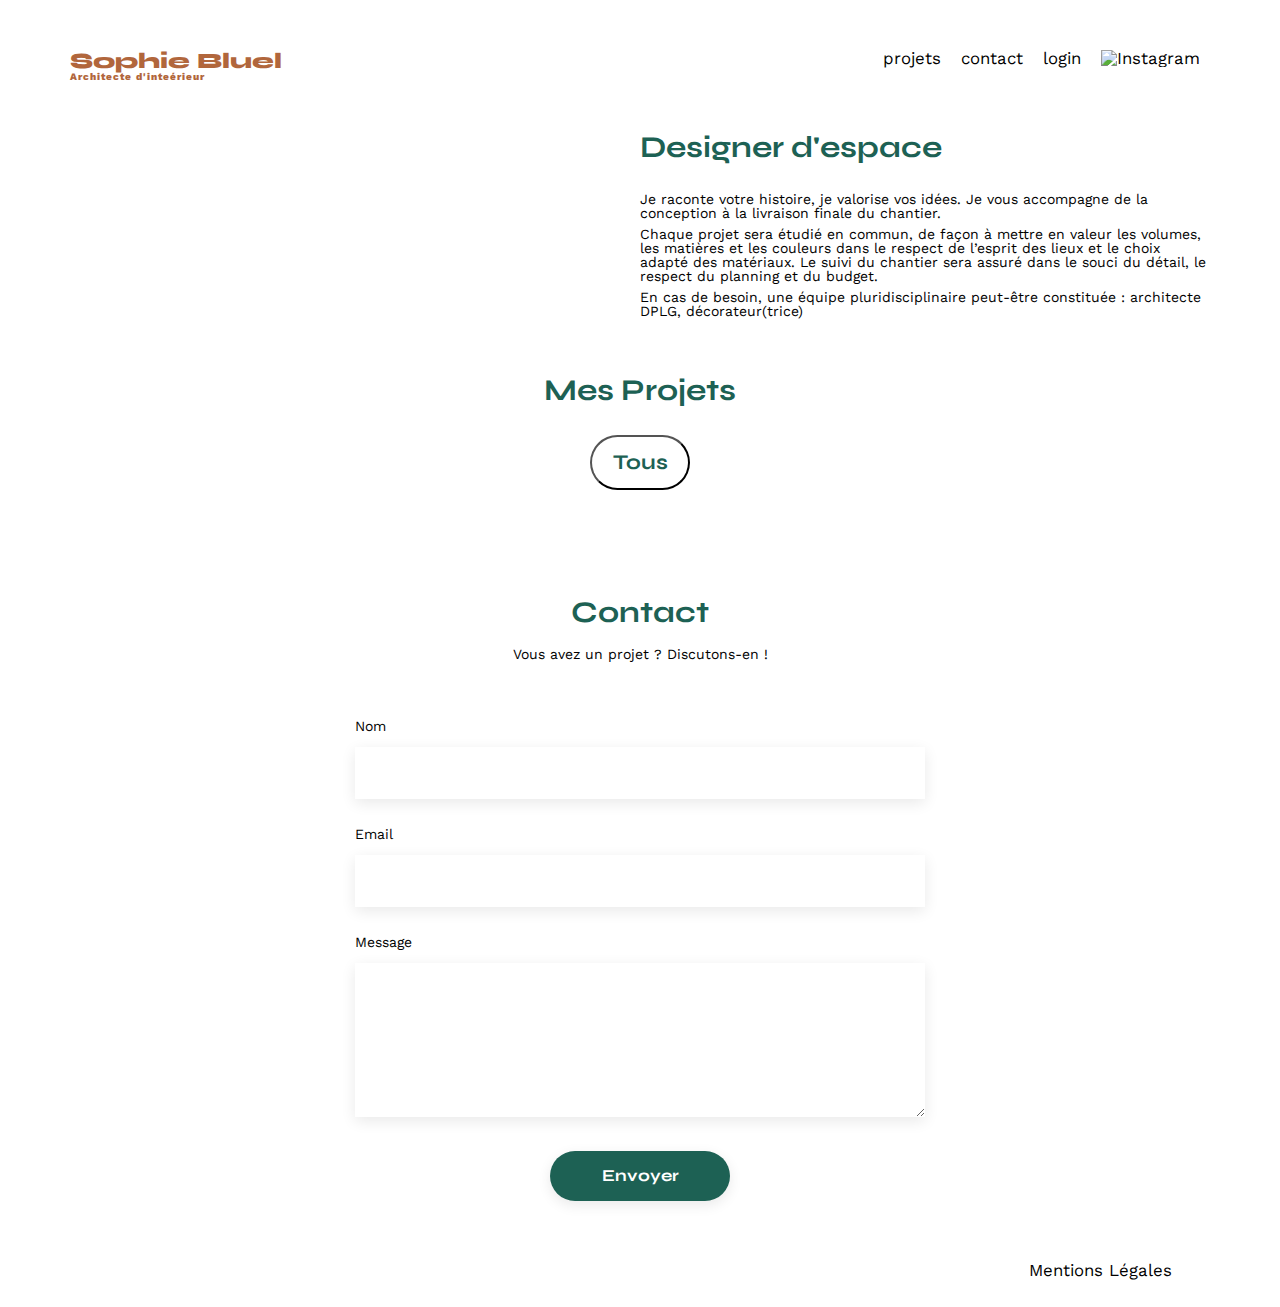
==== FrontEnd/index.html @ 76b4a8cf "création de la page login" ====
<!DOCTYPE html>
<html lang="fr">

<head>
	<meta charset="UTF-8">
	<title>Sophie Bluel - Architecte d'intérieur</title>
	<meta name="viewport" content="width=device-width, initial-scale=1.0">
	<link rel="preconnect" href="https://fonts.googleapis.com">
	<link rel="preconnect" href="https://fonts.gstatic.com" crossorigin>
	<link href="https://fonts.googleapis.com/css2?family=Syne:wght@700;800&family=Work+Sans&display=swap"
		rel="stylesheet">
	<meta name="description" content="">
	<link rel="stylesheet" href="./assets/style.css">
</head>

<body>
	<header>
		<h1>Sophie Bluel <span>Architecte d'inteérieur</span></h1>
		<nav>
			<ul>
				<li>projets</li>
				<li>contact</li>
				<a href="./login.html"><li>login</li></a>
				<li><img src="./assets/icons/instagram.png" alt="Instagram"></li>
			</ul>
		</nav>
	</header>
	<main>
		<section id="introduction">
			<figure>
				<img src="./assets/images/sophie-bluel.png" alt="">
			</figure>
			<article>
				<h2>Designer d'espace</h2>
				<p>Je raconte votre histoire, je valorise vos idées. Je vous accompagne de la conception à la livraison
					finale du chantier.</p>
				<p>Chaque projet sera étudié en commun, de façon à mettre en valeur les volumes, les matières et les
					couleurs dans le respect de l’esprit des lieux et le choix adapté des matériaux. Le suivi du
					chantier sera assuré dans le souci du détail, le respect du planning et du budget.</p>
				<p>En cas de besoin, une équipe pluridisciplinaire peut-être constituée : architecte DPLG,
					décorateur(trice)</p>
			</article>
		</section>
		<section id="portfolio">

			<h2>Mes Projets</h2>
			<div class="filterDiv">
				<button class="buttonFilter" id="tous">Tous</button>
			</div>
			<div class="gallery">
			</div>
		</section>
		<section id="contact">
			<h2>Contact</h2>
			<p>Vous avez un projet ? Discutons-en !</p>
			<form action="#" method="post">
				<label for="name">Nom</label>
				<input type="text" name="name" id="name">
				<label for="email">Email</label>
				<input type="email" name="email" id="email">
				<label for="message">Message</label>
				<textarea name="message" id="message" cols="30" rows="10"></textarea>
				<input type="submit" value="Envoyer">
			</form>
		</section>
	</main>

	<footer>
		<nav>
			<ul>
				<li>Mentions Légales</li>
			</ul>
		</nav>
	</footer>
	<script src="assets/script/script.js"></script>
</body>

</html>
---- FrontEnd/assets/style.css ----
/* http://meyerweb.com/eric/tools/css/reset/
   v2.0 | 20110126
   License: none (public domain)
*/

html,
body,
div,
span,
applet,
object,
iframe,
h1,
h2,
h3,
h4,
h5,
h6,
p,
blockquote,
pre,
a,
abbr,
acronym,
address,
big,
cite,
code,
del,
dfn,
em,
img,
ins,
kbd,
q,
s,
samp,
small,
strike,
strong,
sub,
sup,
tt,
var,
b,
u,
i,
center,
dl,
dt,
dd,
ol,
ul,
li,
fieldset,
form,
label,
legend,
table,
caption,
tbody,
tfoot,
thead,
tr,
th,
td,
article,
aside,
canvas,
details,
embed,
figure,
figcaption,
footer,
header,
hgroup,
menu,
nav,
output,
ruby,
section,
summary,
time,
mark,
audio,
video {
	margin: 0;
	padding: 0;
	border: 0;
	font-size: 100%;
	font: inherit;
	vertical-align: baseline;
}

/* HTML5 display-role reset for older browsers */
article,
aside,
details,
figcaption,
figure,
footer,
header,
hgroup,
menu,
nav,
section {
	display: block;
}

body {
	line-height: 1;
}

ol,
ul {
	list-style: none;
}
a {
	text-decoration: none;
	color: black;
}
blockquote,
q {
	quotes: none;
}

blockquote:before,
blockquote:after,
q:before,
q:after {
	content: '';
	content: none;
}

table {
	border-collapse: collapse;
	border-spacing: 0;
}

/** end reset css**/
body {
	max-width: 1140px;
	margin: auto;
	font-family: 'Work Sans';
	font-size: 14px;
}

header {
	display: flex;
	justify-content: space-between;
	margin: 50px 0
}

section {
	margin: 50px 0
}

h1 {
	display: flex;
	flex-direction: column;
	font-family: 'Syne';
	font-size: 22px;
	font-weight: 800;
	color: #B1663C
}

h1>span {
	font-family: 'Work Sans';
	font-size: 10px;
	letter-spacing: 0.1em;
	;
}

h2 {
	font-family: 'Syne';
	font-weight: 700;
	font-size: 30px;
	color: #1D6154
}

nav ul {
	display: flex;
	align-items: center;
	list-style-type: none;

}

nav li {
	padding: 0 10px;
	font-size: 1.2em;
}

li:hover {
	color: #B1663C;
}

#introduction {
	display: flex;
	align-items: center;
}

#introduction figure {
	flex: 1
}

#introduction img {
	display: block;
	margin: auto;
	width: 80%;
}

#introduction article {
	flex: 1
}

#introduction h2 {
	margin-bottom: 1em;
}

#introduction p {
	margin-bottom: 0.5em;
}

#portfolio h2 {
	text-align: center;
	margin-bottom: 1em;
}

.gallery {
	width: 100%;
	display: grid;
	grid-template-columns: 1fr 1fr 1fr;
	grid-column-gap: 20px;
	grid-row-gap: 20px;
}

.gallery img {
	width: 100%;

}

#contact {
	width: 50%;
	margin: auto;
}

#contact>* {
	text-align: center;

}

#contact h2 {
	margin-bottom: 20px;
}

#contact form {
	text-align: left;
	margin-top: 30px;
	display: flex;
	flex-direction: column;
}

#contact input {
	height: 50px;
	font-size: 1.2em;
	border: none;
	box-shadow: 0px 4px 14px rgba(0, 0, 0, 0.09);
}

#contact label {
	margin: 2em 0 1em 0;
}

#contact textarea {
	border: none;
	box-shadow: 0px 4px 14px rgba(0, 0, 0, 0.09);
}

input[type="submit"] {
	font-family: 'Syne';
	font-weight: 700;
	color: white;
	background-color: #1D6154;
	margin: 2em auto;
	width: 180px;
	text-align: center;
	border-radius: 60px;
}

footer nav ul {
	display: flex;
	justify-content: flex-end;
	margin: 2em
}

/* boutons pour le filtre*/
/* div où ce trouve les boutons*/
.filterDiv {
	text-align: center;
	justify-content: center;
	display: flex;
	flex-direction: row;
	position: relative;
	gap: 1%;
	padding-bottom: 5%;


}

/* les boutons du filtre*/
.buttonFilter {
	border-radius: 50px;
	border-color: solid 1px #1D6154;
	background-color: white;
	color: #1D6154;
	font-weight: 700;
	font-family: 'Syne';
	font-style: normal;
	font-size: 1.5em;
	padding: 13px;
	min-width: 100px;
	cursor: pointer;
}
.buttonFilter:focus{
	background-color:#1D6154;
	color: white;

}



/*page de login*/
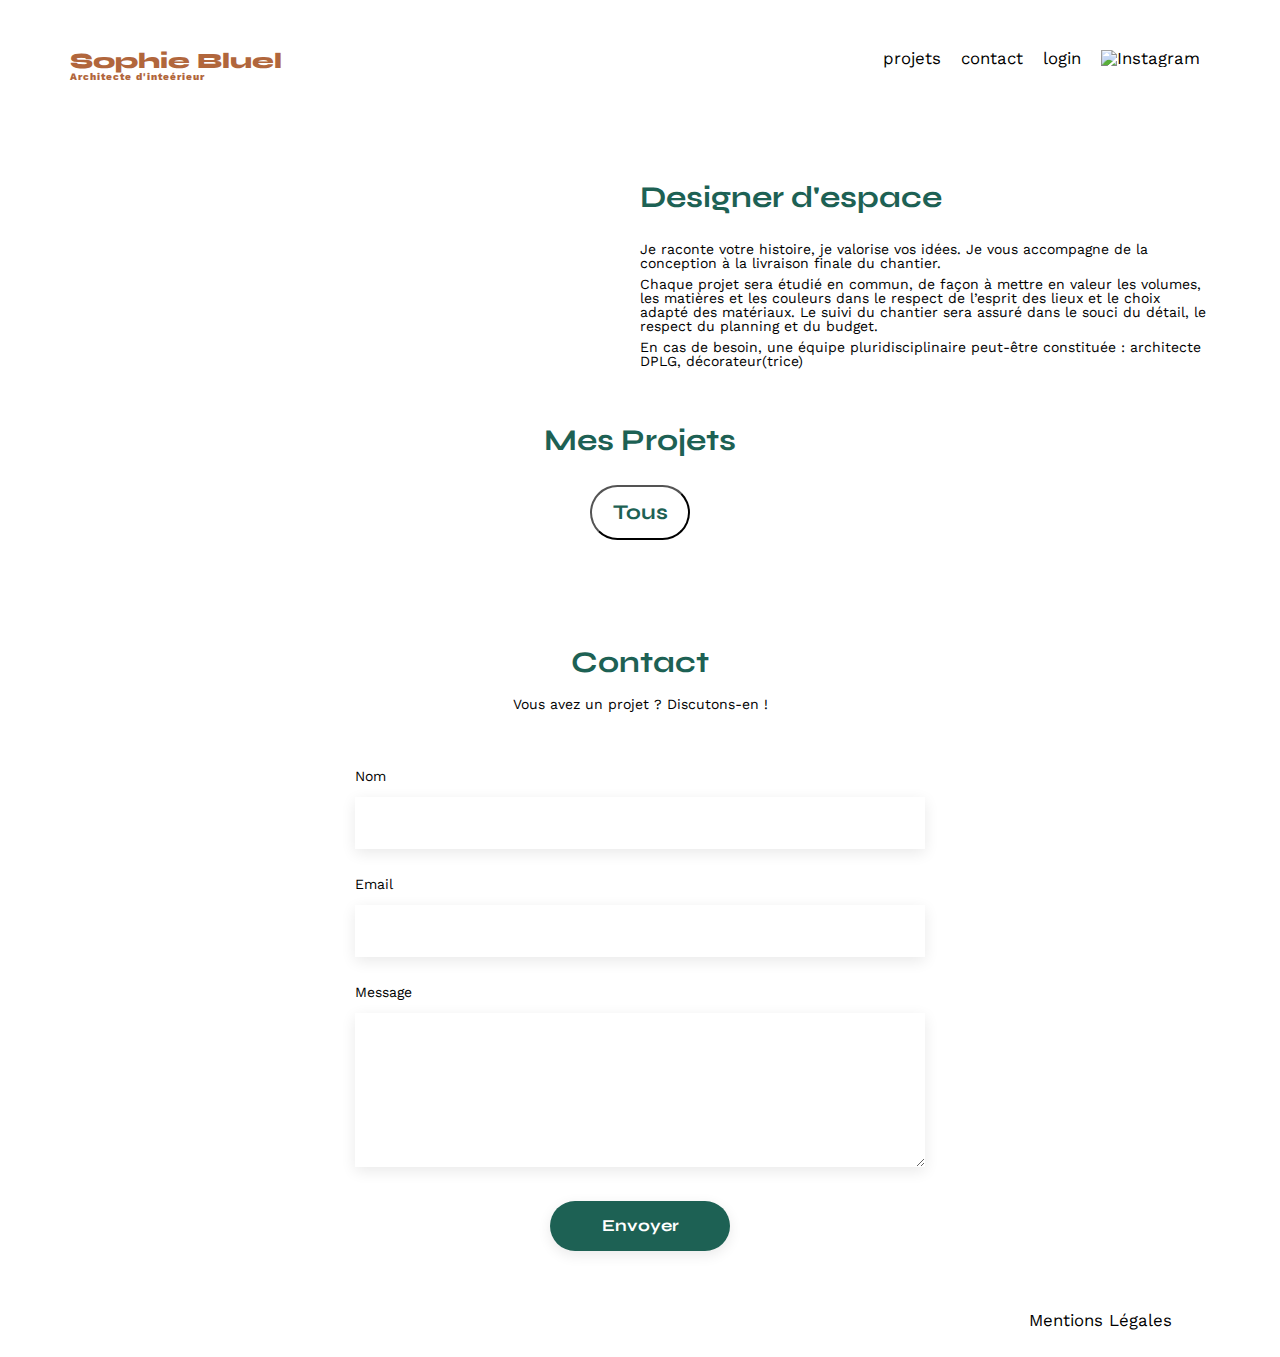
==== commit 1d19b068: "Création du HTML et CSS de la deuxième modale" ====
--- a/FrontEnd/index.html
+++ b/FrontEnd/index.html
@@ -9,21 +9,32 @@
 	<link rel="preconnect" href="https://fonts.gstatic.com" crossorigin>
 	<link href="https://fonts.googleapis.com/css2?family=Syne:wght@700;800&family=Work+Sans&display=swap"
 		rel="stylesheet">
+	<link rel="stylesheet" href="https://cdnjs.cloudflare.com/ajax/libs/font-awesome/6.2.1/css/all.min.css"
+		integrity="sha512-MV7K8+y+gLIBoVD59lQIYicR65iaqukzvf/nwasF0nqhPay5w/9lJmVM2hMDcnK1OnMGCdVK+iQrJ7lzPJQd1w=="
+		crossorigin="anonymous" referrerpolicy="no-referrer">
 	<meta name="description" content="">
 	<link rel="stylesheet" href="./assets/style.css">
 </head>
 
 <body>
 	<header>
-		<h1>Sophie Bluel <span>Architecte d'inteérieur</span></h1>
-		<nav>
-			<ul>
-				<li>projets</li>
-				<li>contact</li>
-				<a href="./login.html"><li>login</li></a>
-				<li><img src="./assets/icons/instagram.png" alt="Instagram"></li>
-			</ul>
-		</nav>
+		<div class="headerEdition sessionEdit"> <i class="fa-solid fa-pen-to-square"></i> Mode édition </div>
+		<div class="headerForm">
+			<h1>Sophie Bluel <span>Architecte d'inteérieur</span></h1>
+			<nav>
+				<ul>
+					<li>projets</li>
+					<li>contact</li>
+					<a href="./login.html" class="loginSession">
+						<li>login</li>
+					</a>
+					<a href="" class="logoutSession">
+						<li class="sessionEdit">logout</li>
+					</a>
+					<li><img src="./assets/icons/instagram.png" alt="Instagram"></li>
+				</ul>
+			</nav>
+		</div>
 	</header>
 	<main>
 		<section id="introduction">
@@ -43,10 +54,16 @@
 		</section>
 		<section id="portfolio">
 
-			<h2>Mes Projets</h2>
-			<div class="filterDiv">
+			<div class="projetTitre">
+				<h2>Mes Projets</h2>
+
+				<div id="modifier" class="editorMode sessionEdit"> <i class="fa-solid fa-pen-to-square"></i> modifier
+				</div>
+			</div>
+			<div class="filterDiv loginSession">
 				<button class="buttonFilter" id="tous">Tous</button>
 			</div>
+
 			<div class="gallery">
 			</div>
 		</section>
@@ -63,6 +80,41 @@
 				<input type="submit" value="Envoyer">
 			</form>
 		</section>
+		<div id="modale" class="modale">
+			<div class="modaleContent">
+				<button id="modaleClose" class="modaleClose">&times</button>
+				<h2 class="titleModale">Galerie photo</h2>
+				<div class="galleryModale"></div>
+				<button class="ajoutePhoto "> Ajouter une photo</button>
+			</div>
+		</div>
+
+		<div id="modale" class="modale2">
+			<div class="modaleContent">
+				<button id="modaleClose" class="modaleClose">&times</button>
+				<h2 class="titleModale">Ajout photo</h2>
+				<div class="iconePhoto"><i class="fa-regular fa-image"></i></div>
+				<button class="plusPhoto "> + Ajouter une photo</button>
+				<p class="instructionPhoto">jpg, png : 4mo max</p>
+				<div id="modaleForm" class="modaleForm">
+					<form action="" method="post">
+						<label for="title">Titre</label>
+						<input type="text" name="Titre" id="Titre">
+					</form>
+
+					<h2>Catégorie</h2>
+					<select name="Catégorie">
+						<option value=""></option>
+					</select>
+				</div>
+
+
+				<button class="validePhoto "> Valider </button>
+			</div>
+
+		</div>
+
+
 	</main>
 
 	<footer>
@@ -73,6 +125,8 @@
 		</nav>
 	</footer>
 	<script src="assets/script/script.js"></script>
+	<script src="assets/script/loginlogout.js"></script>
+	<script src="assets/script/modale.js"></script>
 </body>
 
 </html>--- a/FrontEnd/assets/style.css
+++ b/FrontEnd/assets/style.css
@@ -115,10 +115,12 @@
 ul {
 	list-style: none;
 }
+
 a {
 	text-decoration: none;
 	color: black;
 }
+
 blockquote,
 q {
 	quotes: none;
@@ -147,8 +149,9 @@
 
 header {
 	display: flex;
+	flex-direction: column;
 	justify-content: space-between;
-	margin: 50px 0
+
 }
 
 section {
@@ -178,6 +181,84 @@
 	color: #1D6154
 }
 
+/* page de login*/
+
+.loginCenter {
+	display: flex;
+	align-items: center;
+	justify-content: center;
+
+}
+
+.loginDiv {
+	position: relative;
+	top: 20px;
+	padding-bottom: 145px;
+}
+
+.loginForm {
+	justify-content: center;
+	display: flex;
+	position: relative;
+	top: 65px;
+	align-content: center;
+	flex-wrap: wrap;
+	flex-direction: column;
+	gap: 3.5px;
+	font-size: 14px;
+	font-family: Work Sans;
+}
+
+.champ {
+	width: 379px;
+	height: 45px;
+	border: white;
+	box-shadow: 0px 4px 14px 0 #00000017;
+
+	margin-bottom: 10px;
+}
+
+.loginButton {
+	display: flex;
+	justify-content: center;
+	width: 179px;
+	height: 36px;
+	flex-wrap: wrap;
+	align-content: center;
+	background-color: #1D6154;
+	color: white;
+	border-radius: 60px;
+	border: #1D6154;
+
+
+}
+
+.oubliePosition {
+	margin-top: 20px;
+	display: flex;
+	justify-content: center;
+}
+
+.oublieLien {
+	height: 16px;
+	text-decoration: underline 1px #3D3D3D;
+	color: #3D3D3D;
+}
+
+.loginPosition {
+	display: flex;
+	justify-content: center;
+	margin-top: 5px;
+}
+
+
+.footerLogin {
+	position: relative;
+	top: 100px;
+}
+
+/* fin de la mise en forme de la page de login*/
+/* fournis par le projet*/
 nav ul {
 	display: flex;
 	align-items: center;
@@ -321,12 +402,284 @@
 	min-width: 100px;
 	cursor: pointer;
 }
-.buttonFilter:focus{
-	background-color:#1D6154;
+
+.buttonFilter:focus {
+	background-color: #1D6154;
 	color: white;
 
 }
 
-
-
-/*page de login*/+/* page utilisateur*/
+/*Header quand l'utilisateur est connecté*/
+.headerEdition {
+	display: flex;
+	justify-content: center;
+	width: 100%;
+	height: 59px;
+	align-items: center;
+	position: relative;
+	background-color: black;
+	color: white;
+}
+
+.headerForm {
+	display: flex;
+	justify-content: space-between;
+	margin: 50px 0;
+
+
+
+}
+
+/* pour la déconnection*/
+
+.sessionEdit {
+	display: none;
+}
+
+
+
+/* test pour vérifier la mise en forme avant de créé les fonctions
+.loginSession{
+	display: none;
+}
+*/
+/* titre et mode éditeur*/
+.projetTitre {
+	display: flex;
+	flex-direction: row;
+	justify-content: center;
+	gap: 20px;
+	align-content: center;
+
+}
+
+/*mode éditeur*/
+.editorMode {
+	padding-top: 15px;
+	font-size: 0.9em;
+	cursor: pointer;
+
+}
+
+.fa-pen-to-square {
+	color: black;
+}
+
+/*modale*/
+.modale {
+	display: none;
+	justify-content: center;
+	align-items: center;
+	position: absolute;
+	top: 0;
+	bottom: 0;
+	right: 0;
+	left: 0;
+	margin: 0;
+	position: fixed;
+	height: 100%;
+	width: 100%;
+	background: rgba(141, 141, 141, 0.4);
+}
+
+.modaleContent {
+	display: flex;
+	flex-direction: column;
+	align-items: center;
+	background-color: white;
+	padding: 30px 20px;
+	width: 50%;
+	max-height: 100%;
+	border-radius: 14px;
+	position: relative;
+
+}
+
+
+/*bouton ajouter une photo*/
+.ajoutePhoto {
+	margin-top: 30px;
+	width: 237px;
+	border-radius: 50px;
+	border: solid 1px #1D6154;
+	font-weight: 700;
+	font-family: 'Syne';
+	font-style: normal;
+	font-size: 1.5em;
+	padding: 13px;
+	min-width: 100px;
+	cursor: pointer;
+	background-color: #1D6154;
+	color: white;
+
+
+}
+
+/*mise en forme de la gallerie de la modale*/
+.galleryModale {
+	width: 85%;
+	padding-bottom: 30px;
+	display: grid;
+	grid-template-columns: repeat(5, 1fr);
+	grid-column-gap: 10px;
+	grid-row-gap: 20px;
+	border-bottom: solid 1px #B3B3B3;
+}
+
+.galleryModale img {
+	width: 97.5%;
+	position: relative;
+}
+
+
+/*positionnement bouton modaleClose*/
+.modaleClose {
+	position: relative;
+	left: 332px;
+	bottom: 15px;
+	border: none;
+	background: white;
+	width: 24px;
+	height: 24px;
+	font-size: 2em;
+	cursor: pointer;
+}
+
+/* positionnement du titre*/
+.titleModale {
+	position: relative;
+	bottom: 15px;
+	font-family: Work Sans;
+	font-weight: 400;
+	color: black;
+}
+
+/*Deuxième modale*/
+.modale2 {
+	display: none;
+	justify-content: center;
+	align-items: center;
+	position: absolute;
+	top: 0;
+	bottom: 0;
+	right: 0;
+	left: 0;
+	margin: 0;
+	position: fixed;
+	height: 100%;
+	width: 100%;
+	background: rgba(141, 141, 141, 0.4);
+}
+
+.iconePhoto {
+	width: 420px;
+	height: 180px;
+	border-radius: 3px;
+	background-color: #E8F1F6;
+}
+
+
+
+
+.fa-image {
+	color: #B9C5CC;
+	display: flex;
+	justify-content: center;
+	font-size: 5.8em;
+	position: relative;
+	top: 10px;
+
+}
+
+.plusPhoto {
+	width: 173px;
+	height: 36px;
+	margin-top: 30px;
+	border-radius: 50px;
+	border: solid 1px #CBD6DC;
+	font-weight: 700;
+	font-family: 'Syne';
+	font-style: normal;
+	font-size: 0.9em;
+	padding: 10px;
+	min-width: 100px;
+	cursor: pointer;
+	background-color: #CBD6DC;
+	color: #306685;
+	position: absolute;
+	top: 153px;
+}
+
+.instructionPhoto {
+	position: relative;
+	bottom: 31.5px;
+	font-size: 0.8em;
+	font-weight: 400;
+	color: #444444;
+}
+
+
+.modaleForm {
+	width: 420px;
+	height: 80px;
+	padding-top: 10px;
+	padding-bottom: 70px;
+	border-bottom: 1px solid #B3B3B3;
+}
+
+#modaleForm label {
+	display: flex;
+	padding: 5px;
+	font-size: 14px;
+	font-weight: 500;
+	color: #3D3D3D;
+}
+
+#modaleForm input {
+	width: 420px;
+	height: 30px;
+	margin-bottom: 20px;
+	background-color: #FFFFFF;
+	border: solid 1px #FFFFFF;
+	box-shadow: 0px 4px 14px 0px #00000017;
+}
+
+#modaleForm select {
+	width: 420px;
+	height: 30px;
+	margin-bottom: 15px;
+	background-color: #FFFFFF;
+	border: solid 1px #FFFFFF;
+	box-shadow: 0px 4px 14px 0px #00000017;
+}
+
+#modaleForm h2{
+	padding: 5px;
+	font-size: 14px;
+	font-weight: 500;
+	color: #3D3D3D;
+	font-family: Work Sans;
+}
+
+.validePhoto{
+	margin-top: 30px;
+	width: 237px;
+	border-radius: 50px;
+	border: solid 1px #A7A7A7;
+	font-weight: 700;
+	font-family: 'Syne';
+	font-style: normal;
+	font-size: 1.5em;
+	padding: 13px;
+	min-width: 100px;
+	cursor: pointer;
+	color: white;
+	/*
+	background-color: #1D6154;
+	
+	*/
+	
+	background-color: #A7A7A7;
+	color: white;
+}